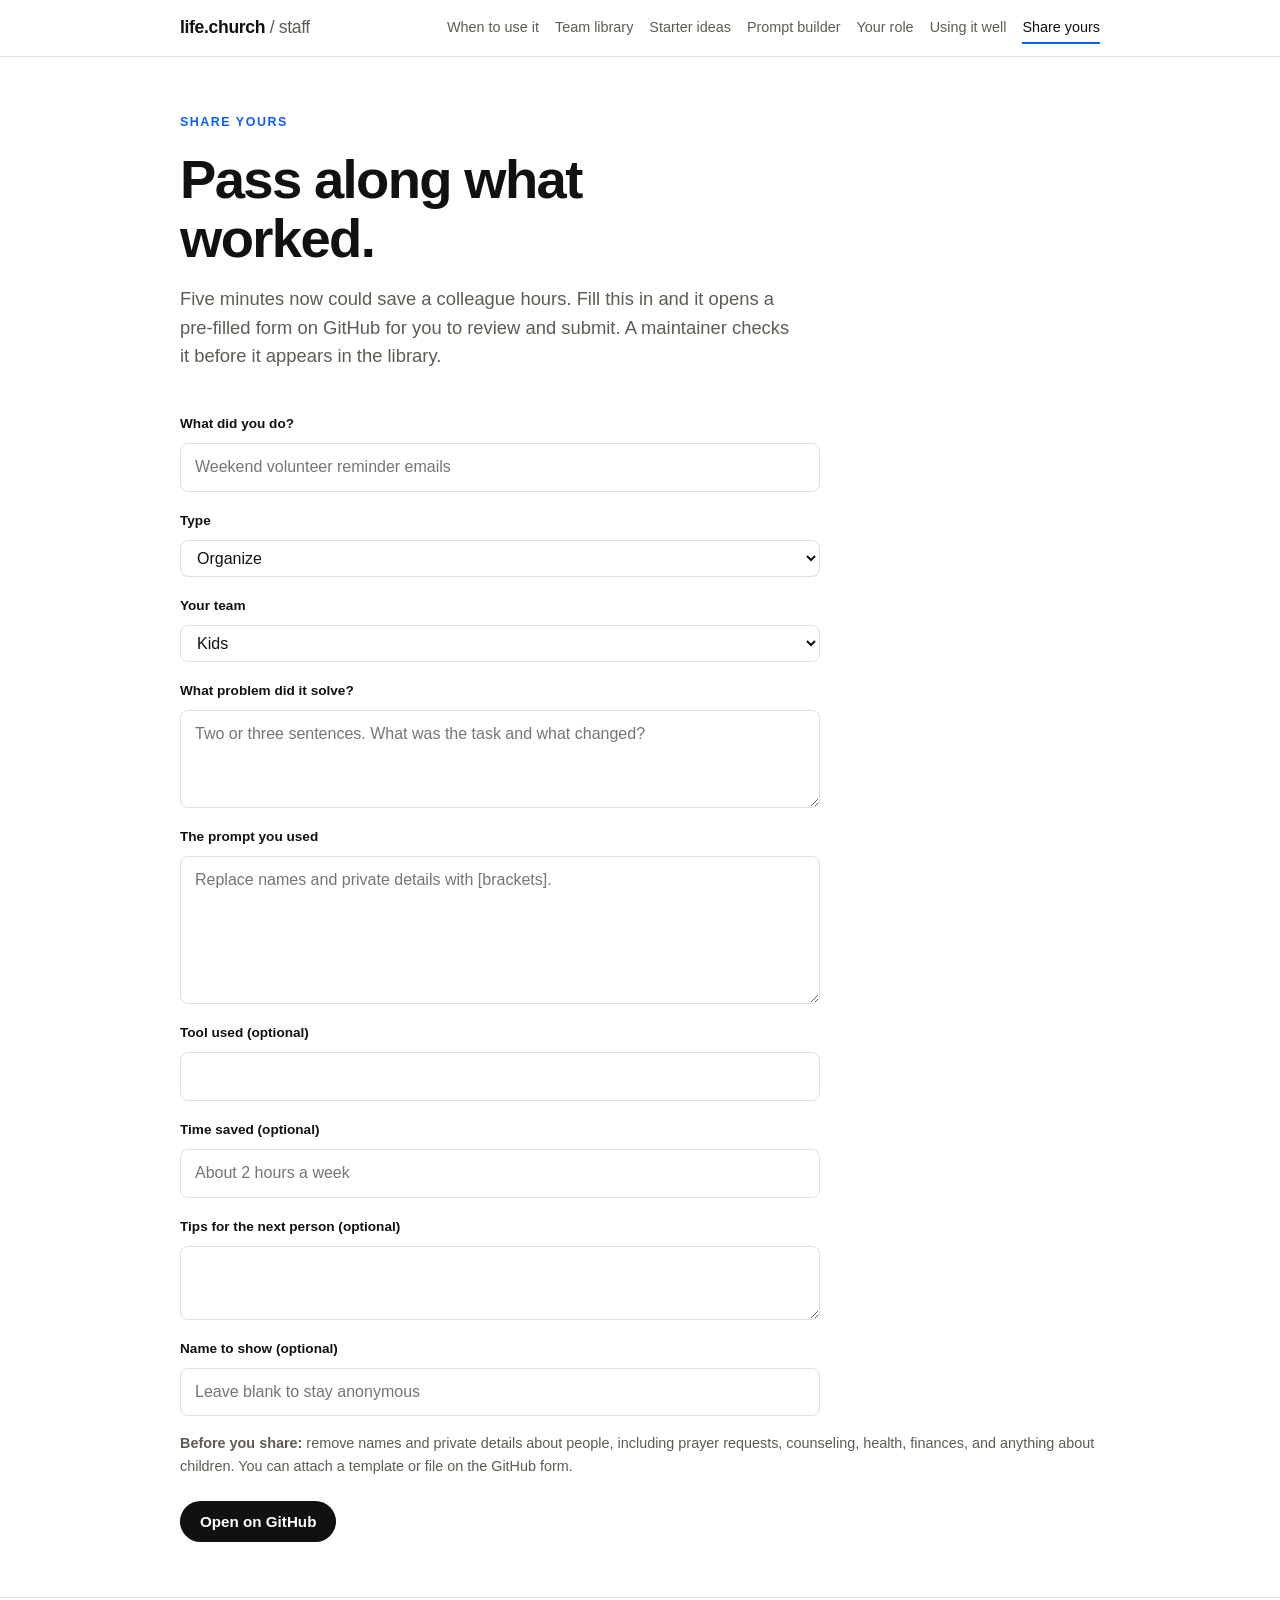
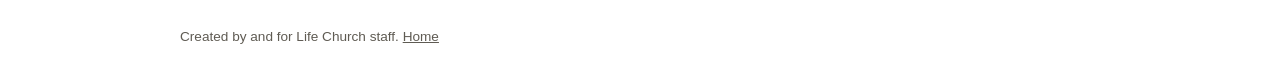
==== share.html @ 39fe661f "Add files via upload" ====
<!DOCTYPE html>
<html lang="en"><head><meta charset="utf-8"><meta name="viewport" content="width=device-width, initial-scale=1">
<title>Share yours | Life Church Staff Resource</title><link rel="stylesheet" href="style.css"></head>
<body>
<header class="top"><div class="wrap"><a class="brand" href="index.html">life.church <span>/ staff</span></a>
<nav aria-label="Pages"><a href="when.html">When to use it</a><a href="library.html">Team library</a><a href="ideas.html">Starter ideas</a><a href="builder.html">Prompt builder</a><a href="find.html">Your role</a><a href="care.html">Using it well</a><a href="share.html" aria-current="page">Share yours</a></nav></div></header>
<main class="page"><div class="wrap">
<div class="eyebrow">Share yours</div>
<h1>Pass along what worked.</h1>
<p class="lead">Five minutes now could save a colleague hours. Fill this in and it opens a pre-filled form on GitHub for you to review and submit. A maintainer checks it before it appears in the library.</p>
<div class="form">
<label for="f_title">What did you do?</label><input type="text" id="f_title" placeholder="Weekend volunteer reminder emails">
<label for="f_category">Type</label><select id="f_category"><option>Organize</option><option>Create</option><option>Communicate</option><option>Plan</option><option>Collaborate</option><option>Think</option></select>
<label for="f_team">Your team</label><select id="f_team"><option>Kids</option><option>Students</option><option>Worship and production</option><option>Communications</option><option>Operations and admin</option><option>Care</option><option>Groups</option><option>Leadership</option><option>Other</option></select>
<label for="f_summary">What problem did it solve?</label><textarea id="f_summary" rows="3" placeholder="Two or three sentences. What was the task and what changed?"></textarea>
<label for="f_prompt">The prompt you used</label><textarea id="f_prompt" rows="5" placeholder="Replace names and private details with [brackets]."></textarea>
<label for="f_tool">Tool used (optional)</label><input type="text" id="f_tool">
<label for="f_timesaved">Time saved (optional)</label><input type="text" id="f_timesaved" placeholder="About 2 hours a week">
<label for="f_tips">Tips for the next person (optional)</label><textarea id="f_tips" rows="2"></textarea>
<label for="f_contributor">Name to show (optional)</label><input type="text" id="f_contributor" placeholder="Leave blank to stay anonymous">
</div>
<p class="note" style="margin-top:16px"><b>Before you share:</b> remove names and private details about people, including prayer requests, counseling, health, finances, and anything about children. You can attach a template or file on the GitHub form.</p>
<div class="row"><button class="btn" id="go">Open on GitHub</button></div>
<p class="note" id="msg"></p>
</div></main>
<footer><div class="wrap">Created by and for Life Church staff. <a href="index.html">Home</a></div></footer>
<script src="config.js"></script><script src="app.js"></script><script>
(function(){
var ids=["title","category","team","summary","prompt","tool","timesaved","tips","contributor"];
document.getElementById("go").onclick=function(){
  var s=window.SITE||{},m=document.getElementById("msg");
  if(!s.repo||/YOUR-ORG/.test(s.repo)){m.textContent="This site has not been connected to its repository yet. Set the repo name in config.js.";return}
  var u="https://github.com/"+s.repo+"/issues/new?template=share-use-case.yml";
  ids.forEach(function(i){var v=document.getElementById("f_"+i).value.trim();if(v)u+="&"+i+"="+encodeURIComponent(v)});
  var t=document.getElementById("f_title").value.trim();if(t)u+="&title="+encodeURIComponent("Use case: "+t);
  window.open(u,"_blank","noopener");
  m.textContent=s.contact?"No GitHub account? Send your answers to "+s.contact+" and a maintainer can add them for you.":"";
};})();
</script>
</body></html>
---- style.css ----
/* ===== BRAND TOKENS: swap these to match official Life Church colors/fonts ===== */
:root{--ink:#111;--paper:#fff;--soft:#f4f2ee;--line:#e3e0d9;--muted:#5f5b53;--accent:#0b5fff;--font:"Helvetica Neue",Helvetica,Arial,sans-serif;--radius:10px}
@media(prefers-color-scheme:dark){:root{--ink:#f5f4f0;--paper:#101010;--soft:#1a1a19;--line:#2e2d2a;--muted:#a9a69d;--accent:#6b9bff}}
*{box-sizing:border-box}
body{margin:0;font-family:var(--font);color:var(--ink);background:var(--paper);line-height:1.55}
a{color:inherit}
.wrap{max-width:960px;margin:0 auto;padding:0 20px}
.top{position:sticky;top:0;z-index:10;background:var(--paper);border-bottom:1px solid var(--line)}
.top .wrap{display:flex;align-items:center;justify-content:space-between;height:56px;gap:16px}
.brand{font-weight:800;letter-spacing:-.02em;font-size:1.1rem;text-decoration:none;white-space:nowrap}
.brand span{font-weight:400;color:var(--muted)}
nav{display:flex;gap:16px;font-size:.9rem;overflow-x:auto}
nav a{text-decoration:none;color:var(--muted);white-space:nowrap;padding:4px 0}
nav a:hover,nav a[aria-current]{color:var(--ink)}
nav a[aria-current]{border-bottom:2px solid var(--accent)}
.page{padding:56px 0 40px}
.eyebrow{font-size:.78rem;font-weight:700;letter-spacing:.12em;text-transform:uppercase;color:var(--accent)}
h1{font-size:clamp(2rem,5.5vw,3.4rem);line-height:1.08;letter-spacing:-.03em;margin:.35em 0 .3em;max-width:18ch}
.lead{font-size:1.15rem;color:var(--muted);max-width:60ch;margin:0 0 28px}
h3{margin:0 0 6px;font-size:1.05rem}
.btn{display:inline-block;background:var(--ink);color:var(--paper);padding:12px 20px;border-radius:999px;text-decoration:none;font-weight:700;font-size:.95rem;border:0;cursor:pointer;font-family:inherit}
.btn.alt{background:transparent;color:var(--ink);border:1.5px solid var(--ink)}
.btn.sm{padding:7px 14px;font-size:.82rem}
.row{display:flex;gap:12px;flex-wrap:wrap;margin-top:24px}
.grid{display:grid;gap:16px;grid-template-columns:repeat(auto-fill,minmax(270px,1fr))}
.card{background:var(--soft);border-radius:var(--radius);padding:20px}
.card p{margin:0;color:var(--muted);font-size:.95rem}
a.tile{display:block;text-decoration:none;background:var(--soft);border-radius:var(--radius);padding:24px;border:1.5px solid transparent;transition:border-color .15s}
a.tile:hover,a.tile:focus-visible{border-color:var(--ink)}
a.tile .n{font-size:.75rem;font-weight:700;letter-spacing:.1em;color:var(--accent)}
a.tile h3{font-size:1.2rem;margin:6px 0}
a.tile p{margin:0;color:var(--muted);font-size:.95rem}
a.tile .go{display:inline-block;margin-top:12px;font-weight:700;font-size:.9rem}
.two{display:grid;gap:20px;grid-template-columns:repeat(auto-fit,minmax(290px,1fr))}
.panel{border:1.5px solid var(--line);border-radius:var(--radius);padding:24px}
.panel.stop{border-color:var(--ink)}
.panel h3{margin-top:0}.panel ul{padding-left:1.1em;margin:0}.panel li{margin:.45em 0}
input[type=search],input[type=text],textarea{width:100%;font:inherit;color:var(--ink);background:var(--paper);border:1.5px solid var(--line);border-radius:8px;padding:11px 14px}
input:focus,textarea:focus,button:focus-visible,a:focus-visible{outline:2px solid var(--accent);outline-offset:2px}
label{display:block;font-weight:700;font-size:.85rem;margin:14px 0 5px}
.chips{display:flex;gap:8px;flex-wrap:wrap;margin:16px 0 22px}
.chip{font:inherit;font-size:.85rem;padding:7px 14px;border-radius:999px;border:1.5px solid var(--line);background:var(--paper);color:var(--ink);cursor:pointer}
.chip[aria-pressed=true]{background:var(--ink);color:var(--paper);border-color:var(--ink)}
.idea{display:flex;flex-direction:column;gap:10px}
.tag{font-size:.7rem;font-weight:700;letter-spacing:.1em;text-transform:uppercase;color:var(--accent)}
.idea p{margin:0;font-size:.93rem;color:var(--muted)}
details{margin-top:auto}summary{cursor:pointer;font-weight:700;font-size:.85rem}
.prompt{background:var(--paper);border:1px solid var(--line);border-radius:8px;padding:12px;margin:10px 0;font-size:.88rem;white-space:pre-wrap}
.steps{counter-reset:s;display:grid;gap:14px;grid-template-columns:repeat(auto-fit,minmax(170px,1fr));padding:0;list-style:none;margin:0}
.steps li{counter-increment:s;background:var(--soft);padding:18px;border-radius:var(--radius)}
.steps li:before{content:counter(s);display:block;font-weight:800;font-size:1.6rem;color:var(--accent)}
.steps b{display:block;margin-bottom:4px}.steps span{font-size:.9rem;color:var(--muted)}
.out{white-space:pre-wrap;background:var(--soft);padding:16px;border-radius:8px;min-height:140px;font-size:.92rem}
.none{display:none;color:var(--muted)}
.next{margin-top:48px;padding-top:24px;border-top:1px solid var(--line);display:flex;justify-content:space-between;gap:12px;flex-wrap:wrap}
.next a{font-weight:700;text-decoration:none}
footer{padding:28px 0;border-top:1px solid var(--line);color:var(--muted);font-size:.85rem}
@media print{.top,.chips,.btn,.next{display:none}}
select{font:inherit;color:var(--ink);background:var(--paper);border:1.5px solid var(--line);border-radius:8px;padding:8px 12px}
.meta{font-size:.8rem;color:var(--muted)}
.badge{display:inline-block;font-size:.68rem;font-weight:700;letter-spacing:.08em;text-transform:uppercase;border:1px solid var(--line);border-radius:999px;padding:2px 8px;color:var(--muted);margin-left:6px}
.note{color:var(--muted);font-size:.9rem}
.sec{font-size:.78rem;font-weight:700;margin:12px 0 2px}
.form{display:grid;gap:4px;max-width:640px}
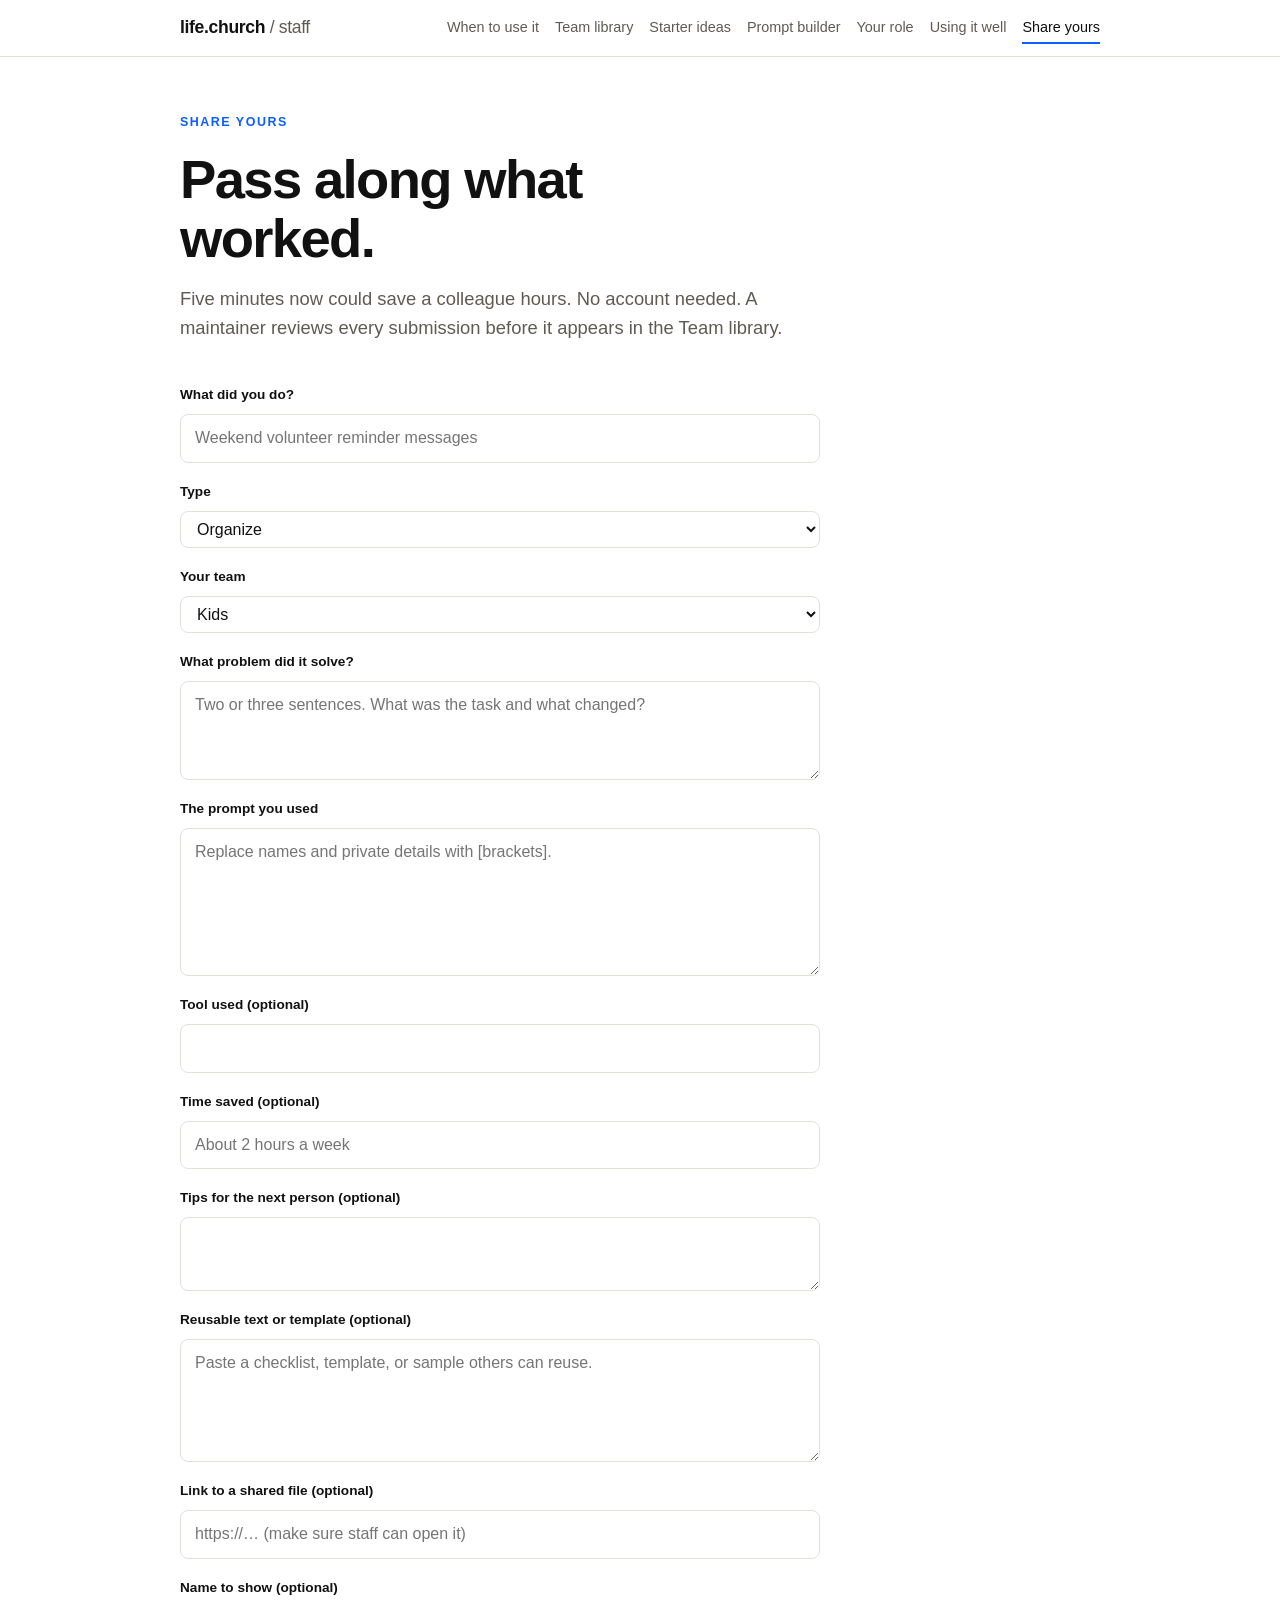
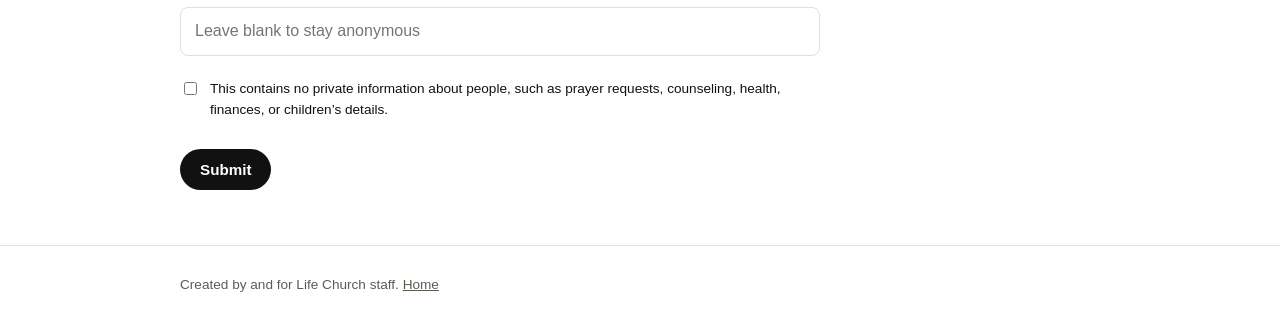
==== commit 58f0405d: "Add files via upload" ====
--- a/share.html
+++ b/share.html
@@ -7,34 +7,52 @@
 <main class="page"><div class="wrap">
 <div class="eyebrow">Share yours</div>
 <h1>Pass along what worked.</h1>
-<p class="lead">Five minutes now could save a colleague hours. Fill this in and it opens a pre-filled form on GitHub for you to review and submit. A maintainer checks it before it appears in the library.</p>
-<div class="form">
-<label for="f_title">What did you do?</label><input type="text" id="f_title" placeholder="Weekend volunteer reminder emails">
+<p class="lead">Five minutes now could save a colleague hours. No account needed. A maintainer reviews every submission before it appears in the Team library.</p>
+<div id="formwrap"><div class="form">
+<label for="f_title">What did you do?</label><input type="text" id="f_title" maxlength="120" placeholder="Weekend volunteer reminder messages">
 <label for="f_category">Type</label><select id="f_category"><option>Organize</option><option>Create</option><option>Communicate</option><option>Plan</option><option>Collaborate</option><option>Think</option></select>
 <label for="f_team">Your team</label><select id="f_team"><option>Kids</option><option>Students</option><option>Worship and production</option><option>Communications</option><option>Operations and admin</option><option>Care</option><option>Groups</option><option>Leadership</option><option>Other</option></select>
-<label for="f_summary">What problem did it solve?</label><textarea id="f_summary" rows="3" placeholder="Two or three sentences. What was the task and what changed?"></textarea>
-<label for="f_prompt">The prompt you used</label><textarea id="f_prompt" rows="5" placeholder="Replace names and private details with [brackets]."></textarea>
-<label for="f_tool">Tool used (optional)</label><input type="text" id="f_tool">
-<label for="f_timesaved">Time saved (optional)</label><input type="text" id="f_timesaved" placeholder="About 2 hours a week">
-<label for="f_tips">Tips for the next person (optional)</label><textarea id="f_tips" rows="2"></textarea>
-<label for="f_contributor">Name to show (optional)</label><input type="text" id="f_contributor" placeholder="Leave blank to stay anonymous">
+<label for="f_summary">What problem did it solve?</label><textarea id="f_summary" rows="3" maxlength="1000" placeholder="Two or three sentences. What was the task and what changed?"></textarea>
+<label for="f_prompt">The prompt you used</label><textarea id="f_prompt" rows="5" maxlength="4000" placeholder="Replace names and private details with [brackets]."></textarea>
+<label for="f_tool">Tool used (optional)</label><input type="text" id="f_tool" maxlength="80">
+<label for="f_timesaved">Time saved (optional)</label><input type="text" id="f_timesaved" maxlength="80" placeholder="About 2 hours a week">
+<label for="f_tips">Tips for the next person (optional)</label><textarea id="f_tips" rows="2" maxlength="1000"></textarea>
+<label for="f_assettext">Reusable text or template (optional)</label><textarea id="f_assettext" rows="4" maxlength="4000" placeholder="Paste a checklist, template, or sample others can reuse."></textarea>
+<label for="f_assetlink">Link to a shared file (optional)</label><input type="text" id="f_assetlink" placeholder="https://… (make sure staff can open it)">
+<label for="f_contributor">Name to show (optional)</label><input type="text" id="f_contributor" maxlength="60" placeholder="Leave blank to stay anonymous">
+<div id="pcwrap" style="display:none"><label for="f_passcode">Staff passcode</label><input type="text" id="f_passcode" autocomplete="off"></div>
+<div style="position:absolute;left:-9999px" aria-hidden="true"><label for="f_website">Leave this empty</label><input type="text" id="f_website" tabindex="-1" autocomplete="off"></div>
+<label style="font-weight:400;display:flex;gap:10px;align-items:flex-start;margin-top:18px"><input type="checkbox" id="f_privacy" style="margin-top:4px"><span>This contains no private information about people, such as prayer requests, counseling, health, finances, or children&rsquo;s details.</span></label>
 </div>
-<p class="note" style="margin-top:16px"><b>Before you share:</b> remove names and private details about people, including prayer requests, counseling, health, finances, and anything about children. You can attach a template or file on the GitHub form.</p>
-<div class="row"><button class="btn" id="go">Open on GitHub</button></div>
-<p class="note" id="msg"></p>
+<div class="row"><button class="btn" id="go">Submit</button></div>
+<p class="note" id="msg" role="status" aria-live="polite"></p></div>
+<div id="thanks" class="card" style="display:none"><h3>Thank you.</h3><p>Your use case was sent. After a quick review it will appear in the <a href="library.html">Team library</a>. <a href="share.html">Share another</a>.</p></div>
 </div></main>
 <footer><div class="wrap">Created by and for Life Church staff. <a href="index.html">Home</a></div></footer>
-<script src="config.js"></script><script src="app.js"></script><script>
+<script src="config.js"></script><script src="app.js"></script>
+<script>
 (function(){
-var ids=["title","category","team","summary","prompt","tool","timesaved","tips","contributor"];
-document.getElementById("go").onclick=function(){
-  var s=window.SITE||{},m=document.getElementById("msg");
-  if(!s.repo||/YOUR-ORG/.test(s.repo)){m.textContent="This site has not been connected to its repository yet. Set the repo name in config.js.";return}
-  var u="https://github.com/"+s.repo+"/issues/new?template=share-use-case.yml";
-  ids.forEach(function(i){var v=document.getElementById("f_"+i).value.trim();if(v)u+="&"+i+"="+encodeURIComponent(v)});
-  var t=document.getElementById("f_title").value.trim();if(t)u+="&title="+encodeURIComponent("Use case: "+t);
-  window.open(u,"_blank","noopener");
-  m.textContent=s.contact?"No GitHub account? Send your answers to "+s.contact+" and a maintainer can add them for you.":"";
+var S=window.SITE||{},ids=["title","category","team","summary","prompt","tool","timesaved","tips","assettext","assetlink","contributor"];
+var msg=document.getElementById("msg"),btn=document.getElementById("go");
+if(S.requirePasscode)document.getElementById("pcwrap").style.display="block";
+function v(i){return document.getElementById("f_"+i).value.trim()}
+btn.onclick=function(){
+  if(!v("title")||!v("summary")){msg.textContent="Please fill in what you did and what problem it solved.";return}
+  if(!v("prompt")&&!v("assettext")&&!v("assetlink")){msg.textContent="Please add a prompt, a template, or a link to a shared file.";return}
+  if(!document.getElementById("f_privacy").checked){msg.textContent="Please confirm the privacy check.";return}
+  if(!S.endpoint){ // fallback: pre-filled GitHub form
+    var u="https://github.com/"+S.repo+"/issues/new?template=share-use-case.yml&title="+encodeURIComponent("Use case: "+v("title"));
+    ids.forEach(function(i){if(v(i))u+="&"+(i==="assettext"?"assettext":i==="assetlink"?"assetlink":i)+"="+encodeURIComponent(v(i))});
+    window.open(u,"_blank","noopener");return}
+  btn.disabled=true;msg.textContent="Sending…";
+  fetch(S.endpoint,{method:"POST",headers:{"Content-Type":"application/json"},body:JSON.stringify({
+    title:v("title"),category:v("category"),team:v("team"),summary:v("summary"),prompt:v("prompt"),tool:v("tool"),timeSaved:v("timesaved"),
+    tips:v("tips"),assetText:v("assettext"),assetLink:v("assetlink"),contributor:v("contributor"),passcode:v("passcode"),website:v("website"),privacy:true})})
+  .then(function(r){return r.json().catch(function(){return{}}).then(function(j){return{ok:r.ok,j:j}})})
+  .then(function(x){
+    if(x.ok){document.getElementById("formwrap").style.display="none";document.getElementById("thanks").style.display="block";window.scrollTo(0,0)}
+    else{msg.textContent=(x.j&&x.j.error)||"Something went wrong. Please try again.";btn.disabled=false}})
+  .catch(function(){msg.textContent="We could not reach the server. Please try again"+(S.contact?" or send it to "+S.contact+".":".");btn.disabled=false});
 };})();
 </script>
 </body></html>
